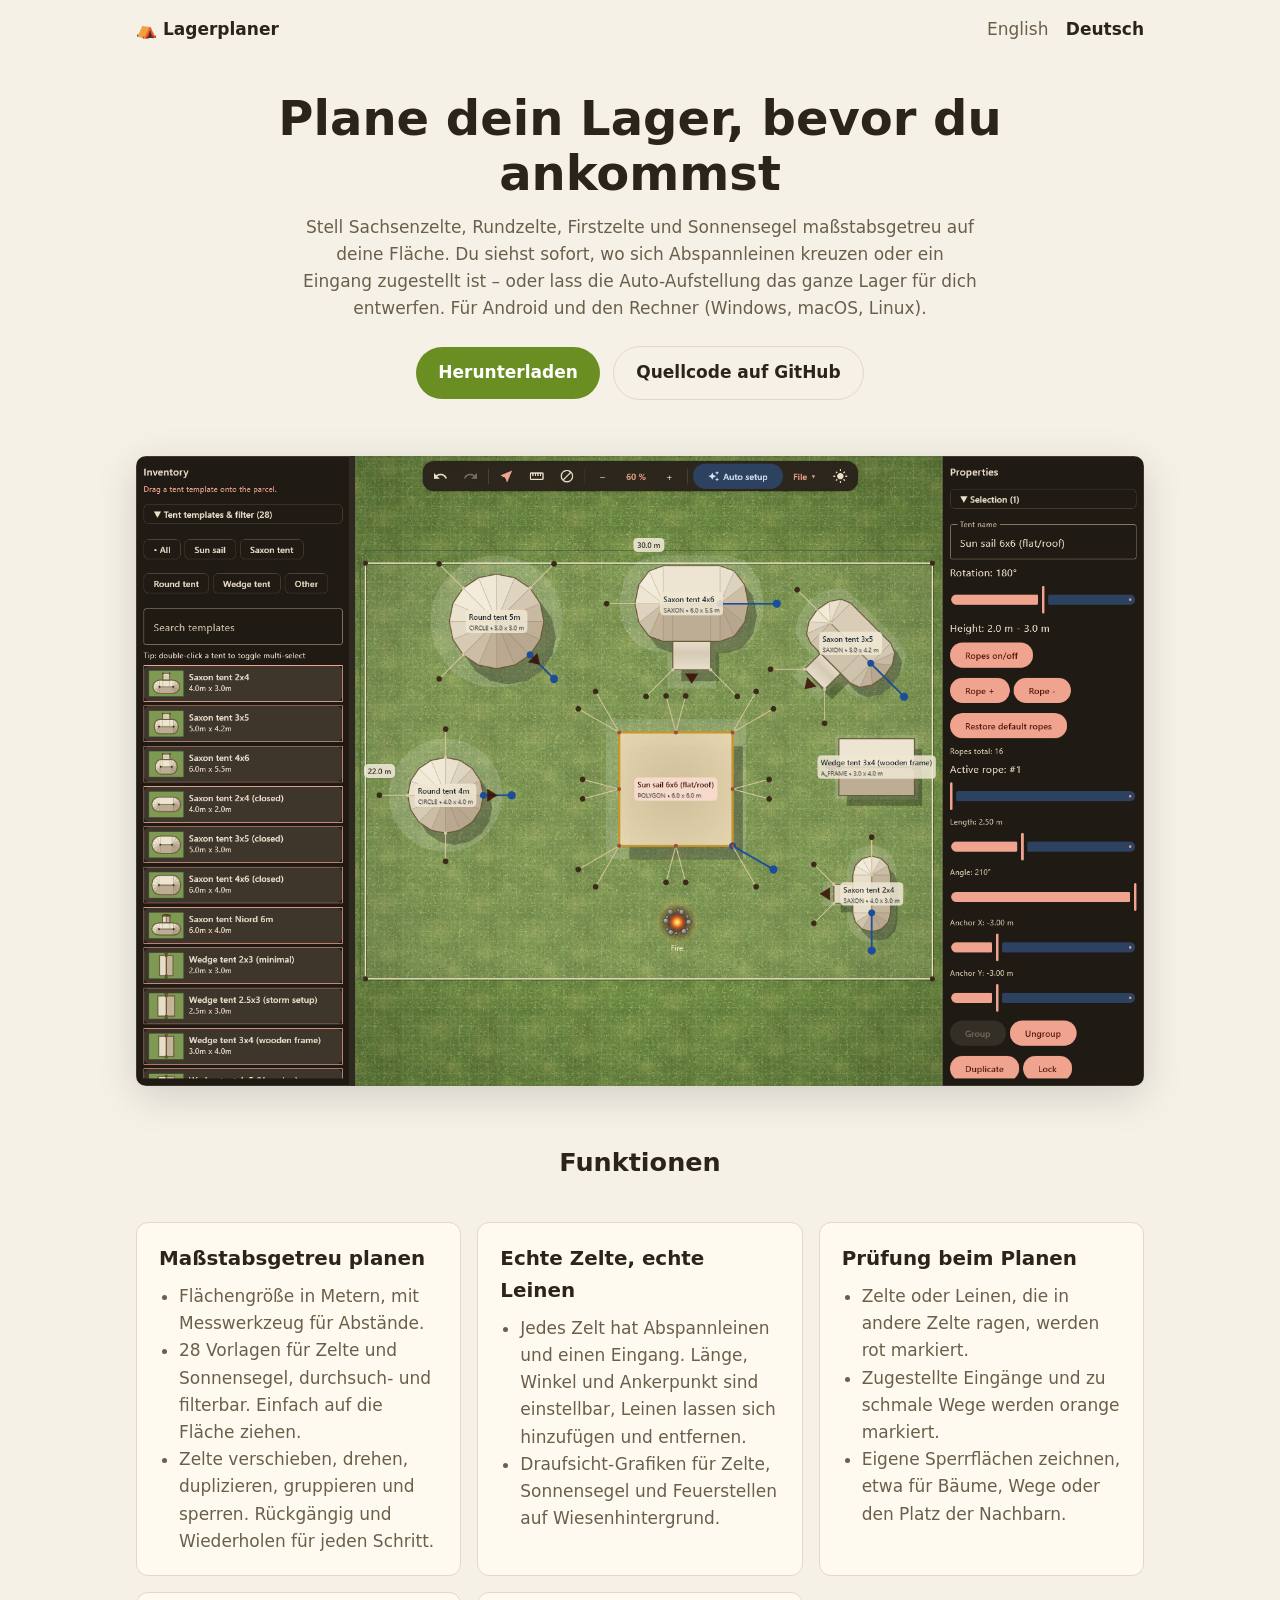
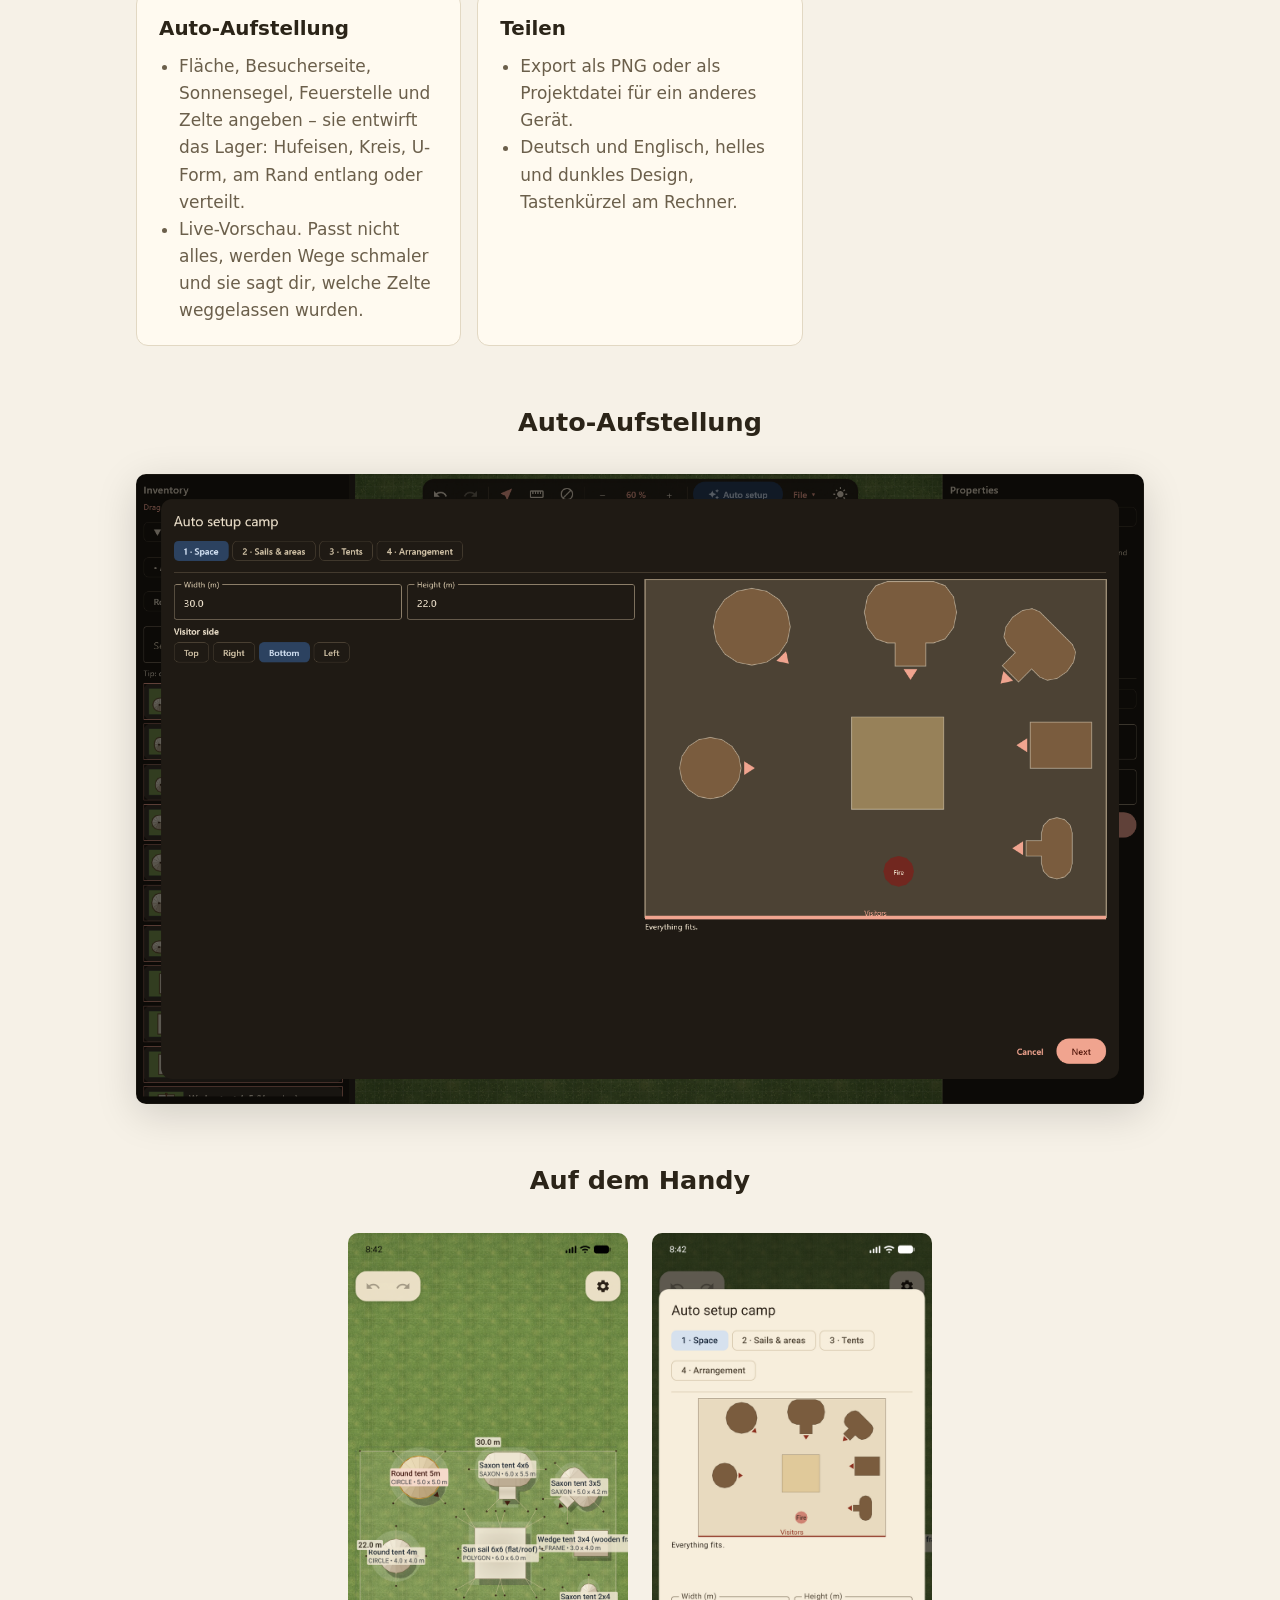
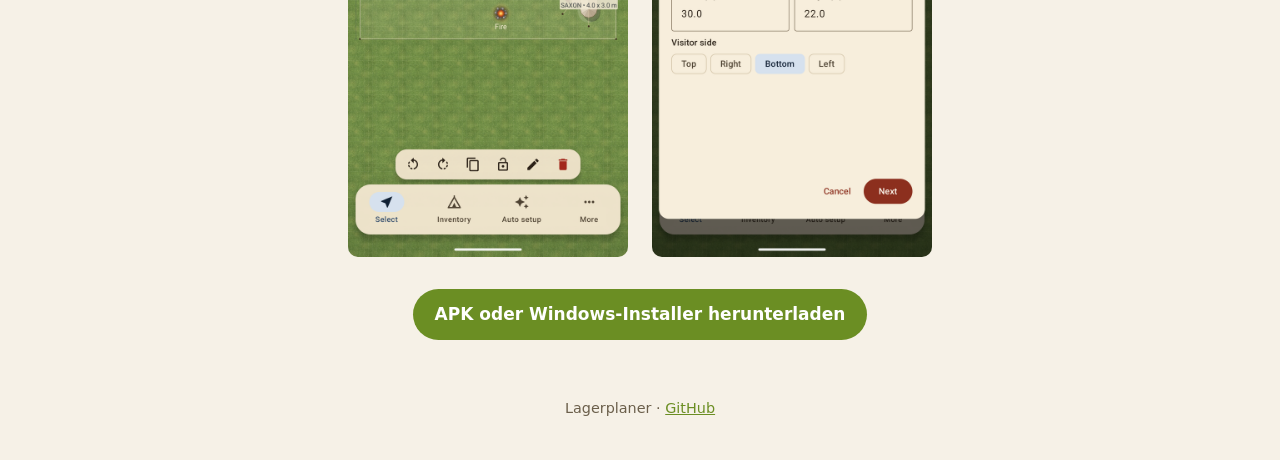
==== docs/de/index.html @ c53ca5b4 "Add GitHub Pages landing page in English and German German browsers are redirected to /de/ unless th" ====
<!doctype html>
<html lang="de">
<head>
  <meta charset="utf-8">
  <meta name="viewport" content="width=device-width, initial-scale=1">
  <title>Lagerplaner – Historische Lagerplanung</title>
  <meta name="description" content="Plane dein Reenactment- oder Mittelaltermarkt-Lager maßstabsgetreu, auf Android und am Rechner.">
  <link rel="alternate" hreflang="en" href="../">
  <link rel="stylesheet" href="../style.css">
</head>
<body>
<div class="wrap">
  <header class="top">
    <span class="brand">⛺ Lagerplaner</span>
    <nav class="lang">
      <a href="../" onclick="try{localStorage.setItem('lang','en')}catch(e){}">English</a>
      <a href="./" aria-current="page" onclick="try{localStorage.setItem('lang','de')}catch(e){}">Deutsch</a>
    </nav>
  </header>

  <section class="hero">
    <h1>Plane dein Lager, bevor du ankommst</h1>
    <p>Stell Sachsenzelte, Rundzelte, Firstzelte und Sonnensegel maßstabsgetreu auf deine Fläche. Du siehst sofort,
      wo sich Abspannleinen kreuzen oder ein Eingang zugestellt ist – oder lass die Auto-Aufstellung das ganze Lager
      für dich entwerfen. Für Android und den Rechner (Windows, macOS, Linux).</p>
    <a class="btn" href="https://github.com/wollkopf93/historical-camp-layout/releases/latest">Herunterladen</a>
    <a class="btn secondary" href="https://github.com/wollkopf93/historical-camp-layout">Quellcode auf GitHub</a>
  </section>

  <img class="shot-main" src="../screenshots/desktop-selection.png" alt="Desktop: Lager mit ausgewähltem Sonnensegel und seinen Eigenschaften">

  <h2>Funktionen</h2>
  <div class="features">
    <div class="card">
      <h3>Maßstabsgetreu planen</h3>
      <ul>
        <li>Flächengröße in Metern, mit Messwerkzeug für Abstände.</li>
        <li>28 Vorlagen für Zelte und Sonnensegel, durchsuch- und filterbar. Einfach auf die Fläche ziehen.</li>
        <li>Zelte verschieben, drehen, duplizieren, gruppieren und sperren. Rückgängig und Wiederholen für jeden Schritt.</li>
      </ul>
    </div>
    <div class="card">
      <h3>Echte Zelte, echte Leinen</h3>
      <ul>
        <li>Jedes Zelt hat Abspannleinen und einen Eingang. Länge, Winkel und Ankerpunkt sind einstellbar, Leinen lassen sich hinzufügen und entfernen.</li>
        <li>Draufsicht-Grafiken für Zelte, Sonnensegel und Feuerstellen auf Wiesenhintergrund.</li>
      </ul>
    </div>
    <div class="card">
      <h3>Prüfung beim Planen</h3>
      <ul>
        <li>Zelte oder Leinen, die in andere Zelte ragen, werden rot markiert.</li>
        <li>Zugestellte Eingänge und zu schmale Wege werden orange markiert.</li>
        <li>Eigene Sperrflächen zeichnen, etwa für Bäume, Wege oder den Platz der Nachbarn.</li>
      </ul>
    </div>
    <div class="card">
      <h3>Auto-Aufstellung</h3>
      <ul>
        <li>Fläche, Besucherseite, Sonnensegel, Feuerstelle und Zelte angeben – sie entwirft das Lager: Hufeisen, Kreis, U-Form, am Rand entlang oder verteilt.</li>
        <li>Live-Vorschau. Passt nicht alles, werden Wege schmaler und sie sagt dir, welche Zelte weggelassen wurden.</li>
      </ul>
    </div>
    <div class="card">
      <h3>Teilen</h3>
      <ul>
        <li>Export als PNG oder als Projektdatei für ein anderes Gerät.</li>
        <li>Deutsch und Englisch, helles und dunkles Design, Tastenkürzel am Rechner.</li>
      </ul>
    </div>
  </div>

  <h2>Auto-Aufstellung</h2>
  <img class="shot-main" src="../screenshots/desktop-auto-setup.png" alt="Desktop: Auto-Aufstellung mit Live-Vorschau">

  <h2>Auf dem Handy</h2>
  <div class="phones">
    <img src="../screenshots/android-selection.png" alt="Android: Lager auf dem Handy mit ausgewähltem Zelt">
    <img src="../screenshots/android-auto-setup.png" alt="Android: Auto-Aufstellung mit Live-Vorschau">
  </div>

  <p class="center"><a class="btn" href="https://github.com/wollkopf93/historical-camp-layout/releases/latest">APK oder Windows-Installer herunterladen</a></p>

  <footer>Lagerplaner · <a href="https://github.com/wollkopf93/historical-camp-layout">GitHub</a></footer>
</div>
</body>
</html>
---- docs/style.css ----
:root {
  --bg: #f6f1e7;
  --surface: #fffaf0;
  --text: #2b2418;
  --muted: #6b5f4b;
  --accent: #6b8e23;
  --accent-text: #ffffff;
  --border: #e2d8c3;
}
@media (prefers-color-scheme: dark) {
  :root {
    --bg: #1c1a15;
    --surface: #26231c;
    --text: #efe8d8;
    --muted: #b3a88f;
    --accent: #9cc04a;
    --accent-text: #1c1a15;
    --border: #3a352a;
  }
}

* { box-sizing: border-box; }
body {
  margin: 0;
  background: var(--bg);
  color: var(--text);
  font: 17px/1.6 system-ui, -apple-system, "Segoe UI", Roboto, sans-serif;
}
img { max-width: 100%; height: auto; display: block; border-radius: 10px; }
a { color: var(--accent); }

.wrap { max-width: 1040px; margin: 0 auto; padding: 0 16px; }

header.top { display: flex; justify-content: space-between; align-items: center; padding: 16px 0; }
header.top .brand { font-weight: 700; }
.lang a { text-decoration: none; color: var(--muted); margin-left: 12px; }
.lang a[aria-current] { color: var(--text); font-weight: 600; }

.hero { text-align: center; padding: 32px 0 24px; }
.hero h1 { font-size: clamp(2rem, 6vw, 3rem); line-height: 1.15; margin: 0 0 12px; }
.hero p { color: var(--muted); max-width: 680px; margin: 0 auto 24px; }

.btn {
  display: inline-block; padding: 12px 22px; border-radius: 999px;
  background: var(--accent); color: var(--accent-text); text-decoration: none; font-weight: 600;
}
.btn.secondary { background: transparent; color: var(--text); border: 1px solid var(--border); margin-left: 8px; }

.shot-main { margin: 32px auto; box-shadow: 0 10px 40px rgba(0, 0, 0, .15); }
.phones { display: flex; gap: 24px; justify-content: center; flex-wrap: wrap; margin: 32px 0; }
.phones img { width: 280px; }

.features { display: grid; grid-template-columns: repeat(auto-fit, minmax(280px, 1fr)); gap: 16px; margin: 40px 0; }
.card { background: var(--surface); border: 1px solid var(--border); border-radius: 12px; padding: 20px 22px; }
.card h3 { margin: 0 0 8px; }
.card ul { margin: 0; padding-left: 20px; color: var(--muted); }

h2 { text-align: center; margin-top: 56px; }
.center { text-align: center; }
footer { color: var(--muted); text-align: center; padding: 40px 0; font-size: .9rem; }
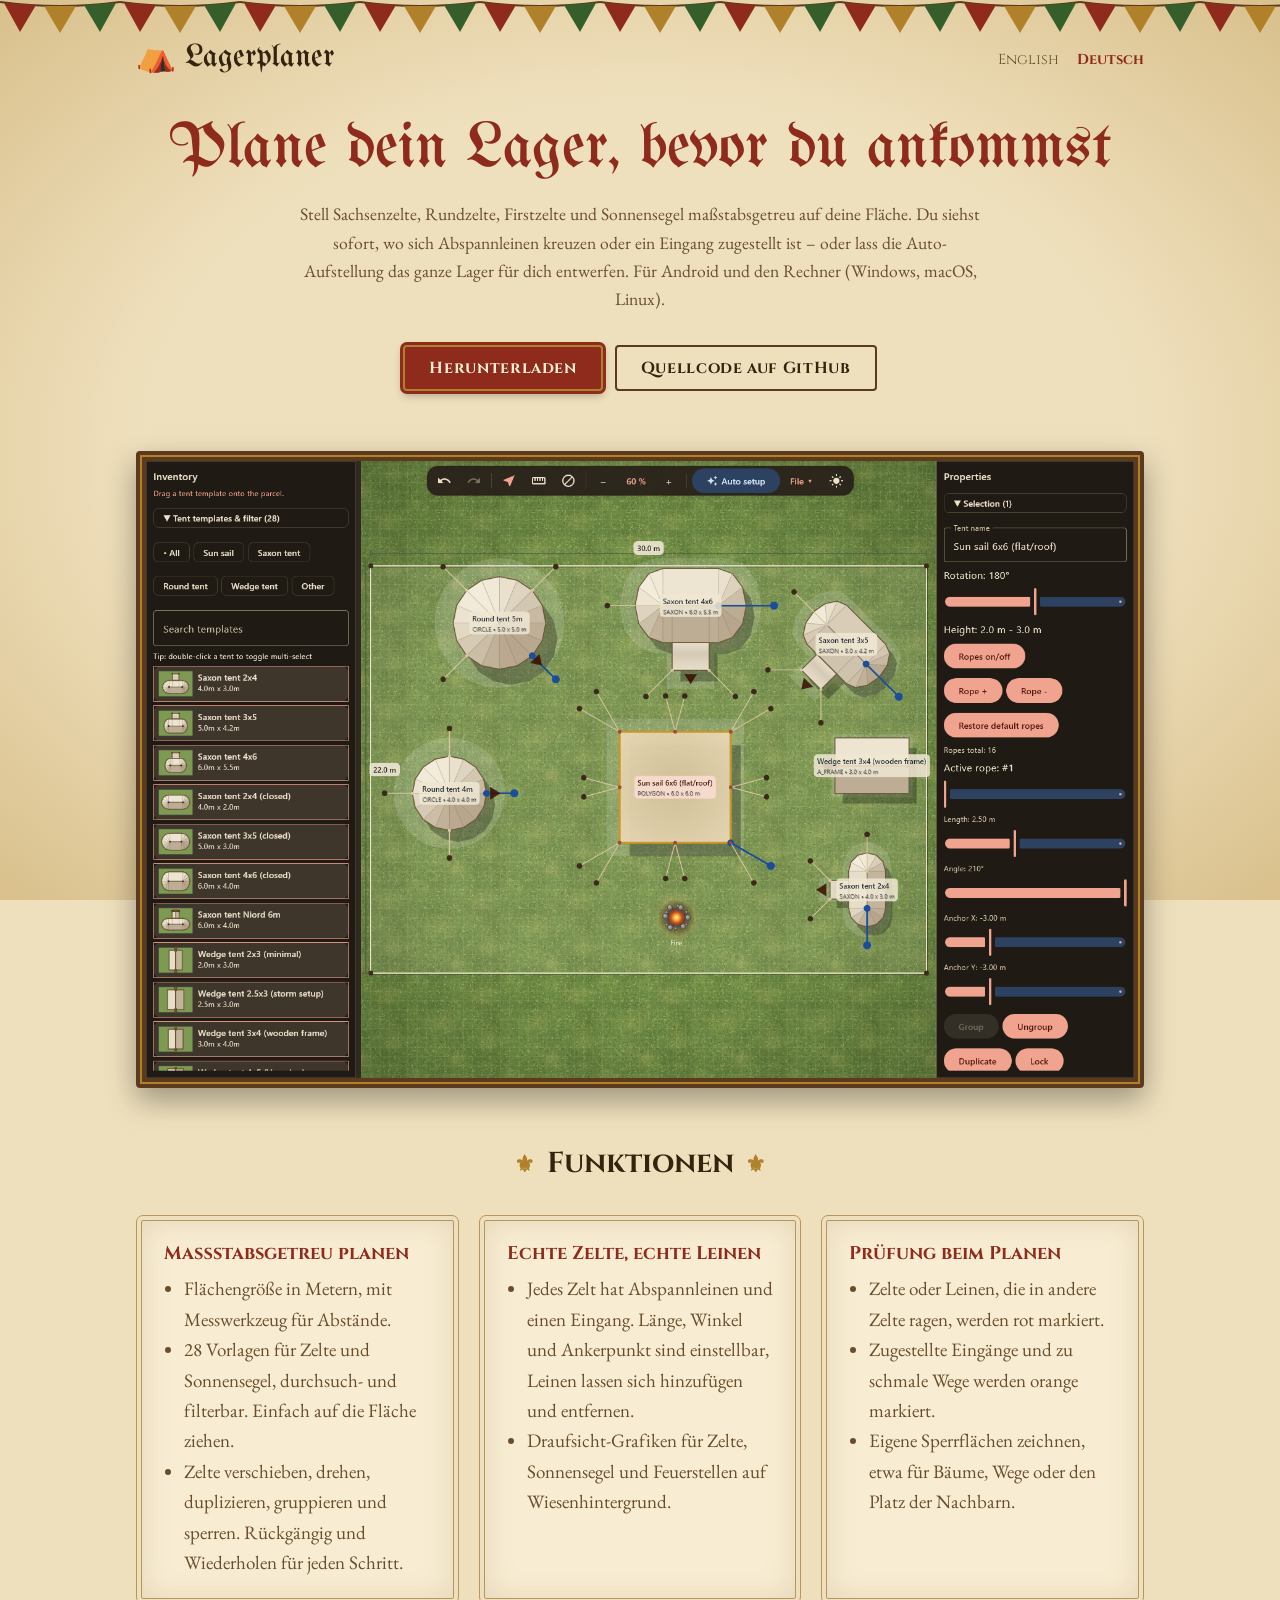
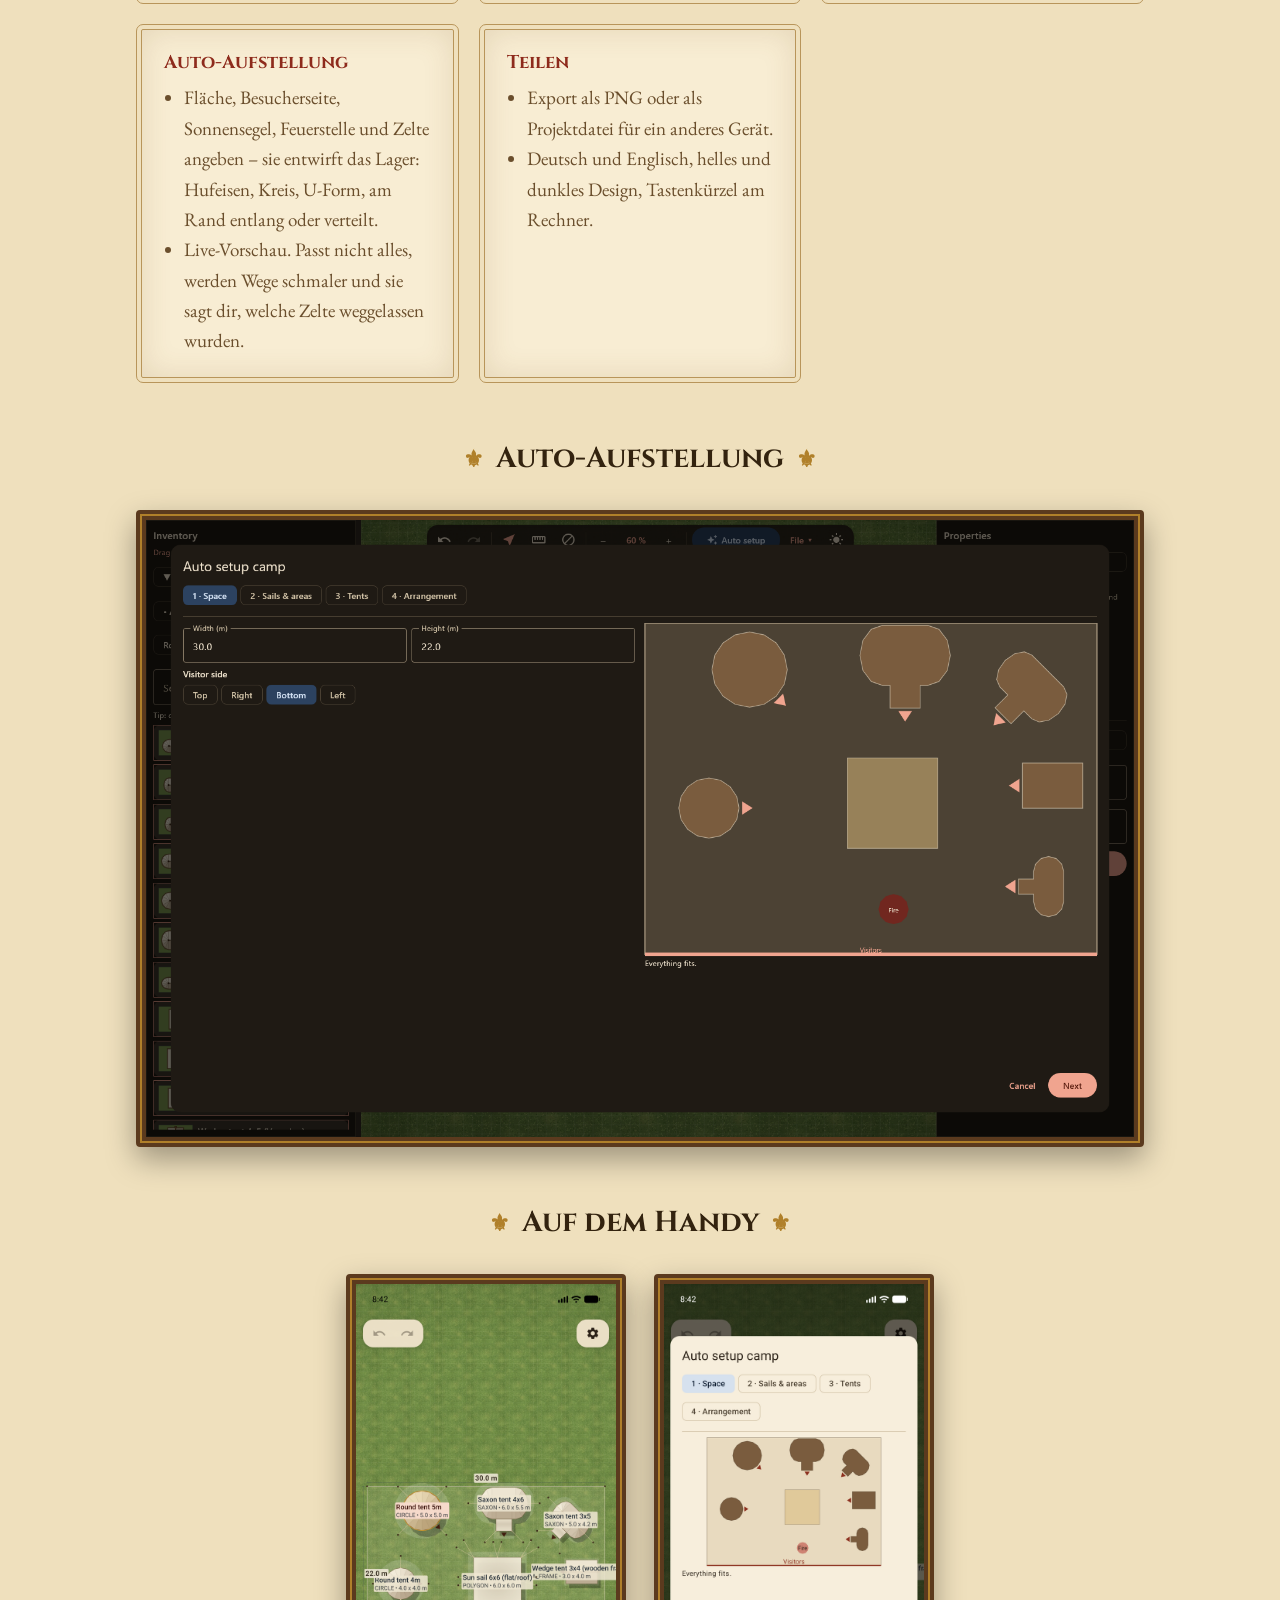
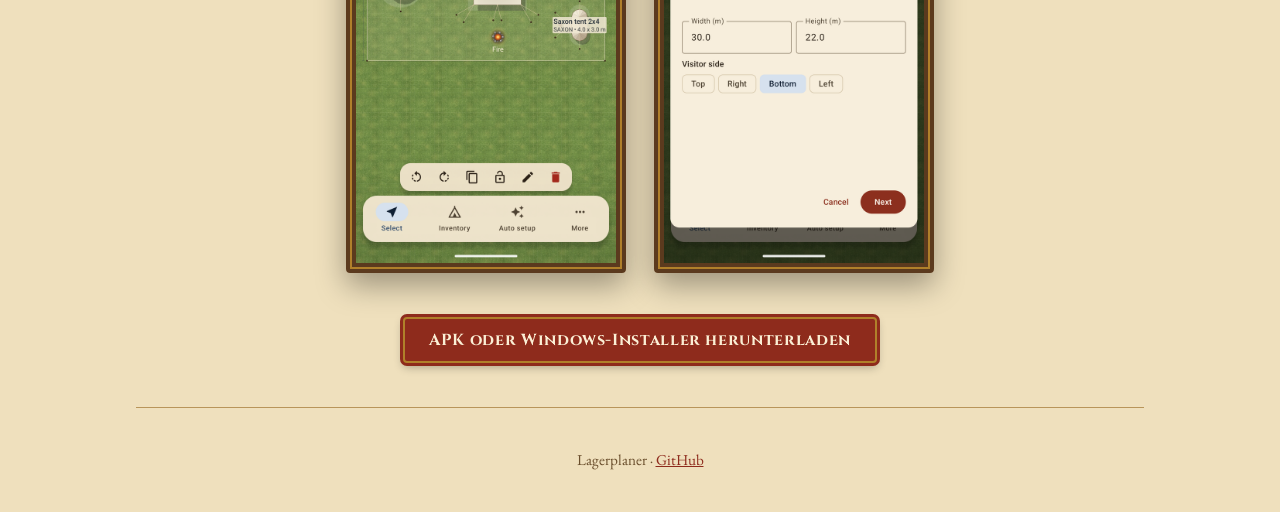
==== commit eb326a40: "Give the website a medieval market look Fraktur headline, Cinzel and EB Garamond, parchment backgrou" ====
--- a/docs/de/index.html
+++ b/docs/de/index.html
@@ -6,6 +6,8 @@
   <title>Lagerplaner – Historische Lagerplanung</title>
   <meta name="description" content="Plane dein Reenactment- oder Mittelaltermarkt-Lager maßstabsgetreu, auf Android und am Rechner.">
   <link rel="alternate" hreflang="en" href="../">
+  <link rel="preconnect" href="https://fonts.googleapis.com">
+  <link rel="stylesheet" href="https://fonts.googleapis.com/css2?family=Cinzel:wght@400;700&family=EB+Garamond:ital@0;1&family=UnifrakturMaguntia&display=swap">
   <link rel="stylesheet" href="../style.css">
 </head>
 <body>
--- a/docs/style.css
+++ b/docs/style.css
@@ -1,60 +1,94 @@
 :root {
-  --bg: #f6f1e7;
-  --surface: #fffaf0;
-  --text: #2b2418;
-  --muted: #6b5f4b;
-  --accent: #6b8e23;
-  --accent-text: #ffffff;
-  --border: #e2d8c3;
+  --bg: #efe0bd;
+  --bg-edge: #d9c08c;
+  --surface: #f8edd3;
+  --text: #33230f;
+  --muted: #6a4e2c;
+  --accent: #8e2b1c;
+  --accent-text: #fbefd5;
+  --gold: #b0802a;
+  --wood: #5b3a1e;
+  --border: #b8955a;
 }
 @media (prefers-color-scheme: dark) {
   :root {
-    --bg: #1c1a15;
-    --surface: #26231c;
-    --text: #efe8d8;
-    --muted: #b3a88f;
-    --accent: #9cc04a;
-    --accent-text: #1c1a15;
-    --border: #3a352a;
+    --bg: #211810;
+    --bg-edge: #120c07;
+    --surface: #2d2116;
+    --text: #efdfba;
+    --muted: #c2a87a;
+    --accent: #d65a40;
+    --accent-text: #fbefd5;
+    --gold: #d1a24a;
+    --wood: #3e2814;
+    --border: #6e5130;
   }
 }
 
 * { box-sizing: border-box; }
 body {
   margin: 0;
-  background: var(--bg);
   color: var(--text);
-  font: 17px/1.6 system-ui, -apple-system, "Segoe UI", Roboto, sans-serif;
+  background: var(--bg) radial-gradient(ellipse at center, transparent 55%, var(--bg-edge) 100%) fixed;
+  font: 19px/1.6 "EB Garamond", Georgia, serif;
 }
-img { max-width: 100%; height: auto; display: block; border-radius: 10px; }
+/* Bunting across the top, like the pennant lines over a market stall. */
+body::before {
+  content: "";
+  display: block;
+  height: 34px;
+  background: url("data:image/svg+xml,%3Csvg xmlns='http://www.w3.org/2000/svg' width='120' height='34'%3E%3Cpath d='M0 2 Q60 10 120 2' stroke='%235b3a1e' stroke-width='2' fill='none'/%3E%3Cpath d='M4 3 L36 5 L20 32Z' fill='%238e2b1c'/%3E%3Cpath d='M44 6 L76 6 L60 33Z' fill='%23b0802a'/%3E%3Cpath d='M84 5 L116 3 L100 32Z' fill='%23355e2b'/%3E%3C/svg%3E") repeat-x;
+}
+img { max-width: 100%; height: auto; display: block; }
 a { color: var(--accent); }
 
 .wrap { max-width: 1040px; margin: 0 auto; padding: 0 16px; }
 
-header.top { display: flex; justify-content: space-between; align-items: center; padding: 16px 0; }
-header.top .brand { font-weight: 700; }
-.lang a { text-decoration: none; color: var(--muted); margin-left: 12px; }
-.lang a[aria-current] { color: var(--text); font-weight: 600; }
+header.top { display: flex; justify-content: space-between; align-items: center; padding: 8px 0 16px; }
+header.top .brand { font: 2rem/1 "UnifrakturMaguntia", serif; }
+.lang a { text-decoration: none; color: var(--muted); margin-left: 14px; font-family: "Cinzel", serif; font-size: .9rem; }
+.lang a[aria-current] { color: var(--accent); font-weight: 700; }
 
-.hero { text-align: center; padding: 32px 0 24px; }
-.hero h1 { font-size: clamp(2rem, 6vw, 3rem); line-height: 1.15; margin: 0 0 12px; }
-.hero p { color: var(--muted); max-width: 680px; margin: 0 auto 24px; }
+.hero { text-align: center; padding: 24px 0; }
+.hero h1 { font: clamp(2.4rem, 8vw, 4rem)/1.1 "UnifrakturMaguntia", serif; margin: 0 0 16px; color: var(--accent); }
+.hero p { color: var(--muted); max-width: 680px; margin: 0 auto 28px; font-size: 1.1rem; }
 
 .btn {
-  display: inline-block; padding: 12px 22px; border-radius: 999px;
-  background: var(--accent); color: var(--accent-text); text-decoration: none; font-weight: 600;
+  display: inline-block; padding: 10px 24px; margin: 4px;
+  font: 700 1rem "Cinzel", serif; letter-spacing: .04em; text-decoration: none;
+  background: var(--accent); color: var(--accent-text);
+  border: 2px solid var(--gold); border-radius: 4px;
+  box-shadow: 0 0 0 3px var(--accent), 0 4px 10px rgba(0, 0, 0, .3);
 }
-.btn.secondary { background: transparent; color: var(--text); border: 1px solid var(--border); margin-left: 8px; }
+.btn.secondary { background: transparent; color: var(--text); box-shadow: 0 0 0 3px transparent; border-color: var(--wood); }
 
-.shot-main { margin: 32px auto; box-shadow: 0 10px 40px rgba(0, 0, 0, .15); }
-.phones { display: flex; gap: 24px; justify-content: center; flex-wrap: wrap; margin: 32px 0; }
+/* Screenshots in a wooden frame with a gold inner edge. */
+.shot-main, .phones img {
+  border: 10px solid var(--wood);
+  outline: 2px solid var(--gold);
+  outline-offset: -6px;
+  border-radius: 4px;
+  box-shadow: 0 12px 30px rgba(0, 0, 0, .35);
+}
+.shot-main { margin: 32px auto; }
+.phones { display: flex; gap: 28px; justify-content: center; flex-wrap: wrap; margin: 32px 0; }
 .phones img { width: 280px; }
 
-.features { display: grid; grid-template-columns: repeat(auto-fit, minmax(280px, 1fr)); gap: 16px; margin: 40px 0; }
-.card { background: var(--surface); border: 1px solid var(--border); border-radius: 12px; padding: 20px 22px; }
-.card h3 { margin: 0 0 8px; }
+.features { display: grid; grid-template-columns: repeat(auto-fit, minmax(280px, 1fr)); gap: 20px; margin: 32px 0; }
+.card {
+  background: var(--surface);
+  border: 1px solid var(--border);
+  outline: 1px solid var(--border);
+  outline-offset: 4px;
+  border-radius: 2px;
+  padding: 20px 22px;
+  margin: 5px;
+  box-shadow: inset 0 0 30px rgba(120, 80, 30, .15);
+}
+.card h3 { margin: 0 0 8px; font: 700 1.15rem "Cinzel", serif; color: var(--accent); }
 .card ul { margin: 0; padding-left: 20px; color: var(--muted); }
 
-h2 { text-align: center; margin-top: 56px; }
-.center { text-align: center; }
-footer { color: var(--muted); text-align: center; padding: 40px 0; font-size: .9rem; }
+h2 { text-align: center; margin-top: 56px; font: 700 1.8rem "Cinzel", serif; }
+h2::before, h2::after { content: "⚜"; color: var(--gold); margin: 0 .5em; font-size: .8em; }
+.center { text-align: center; margin: 40px 0; }
+footer { color: var(--muted); text-align: center; padding: 40px 0; font-size: .95rem; border-top: 1px solid var(--border); }
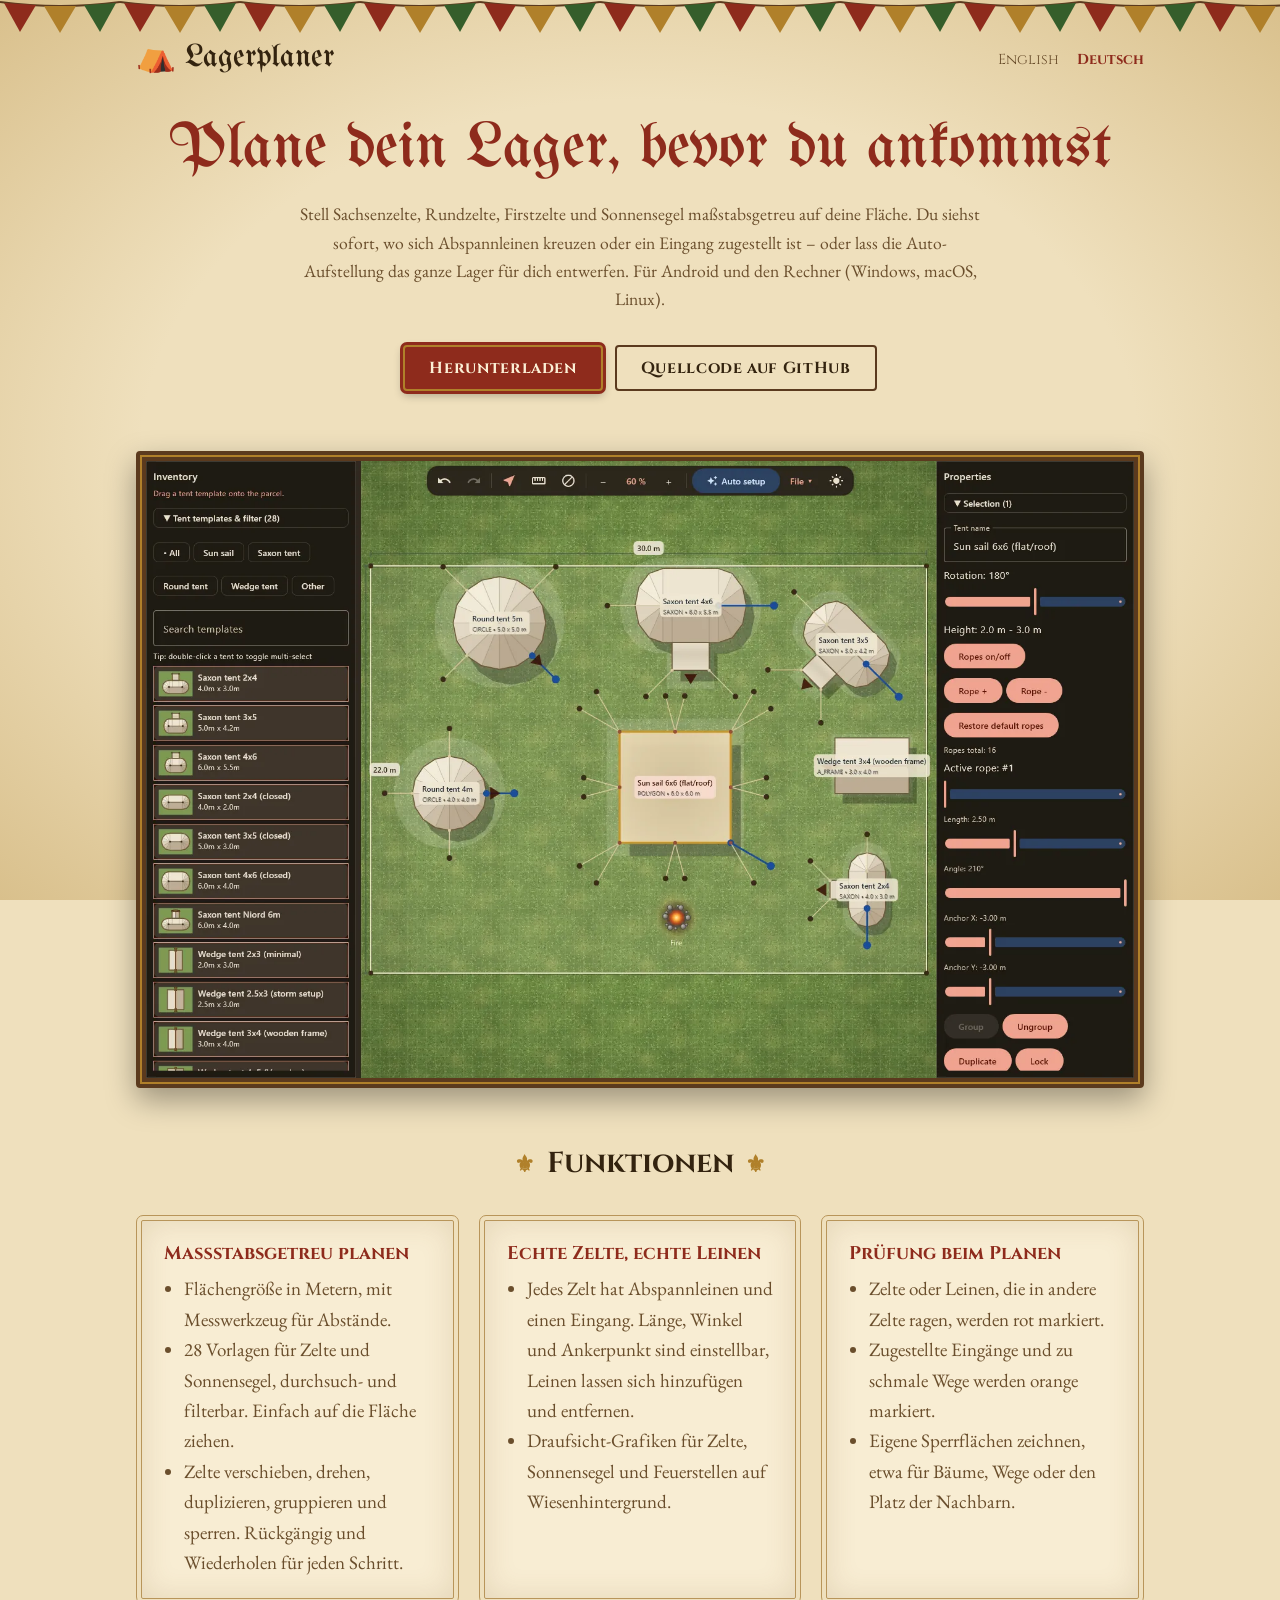
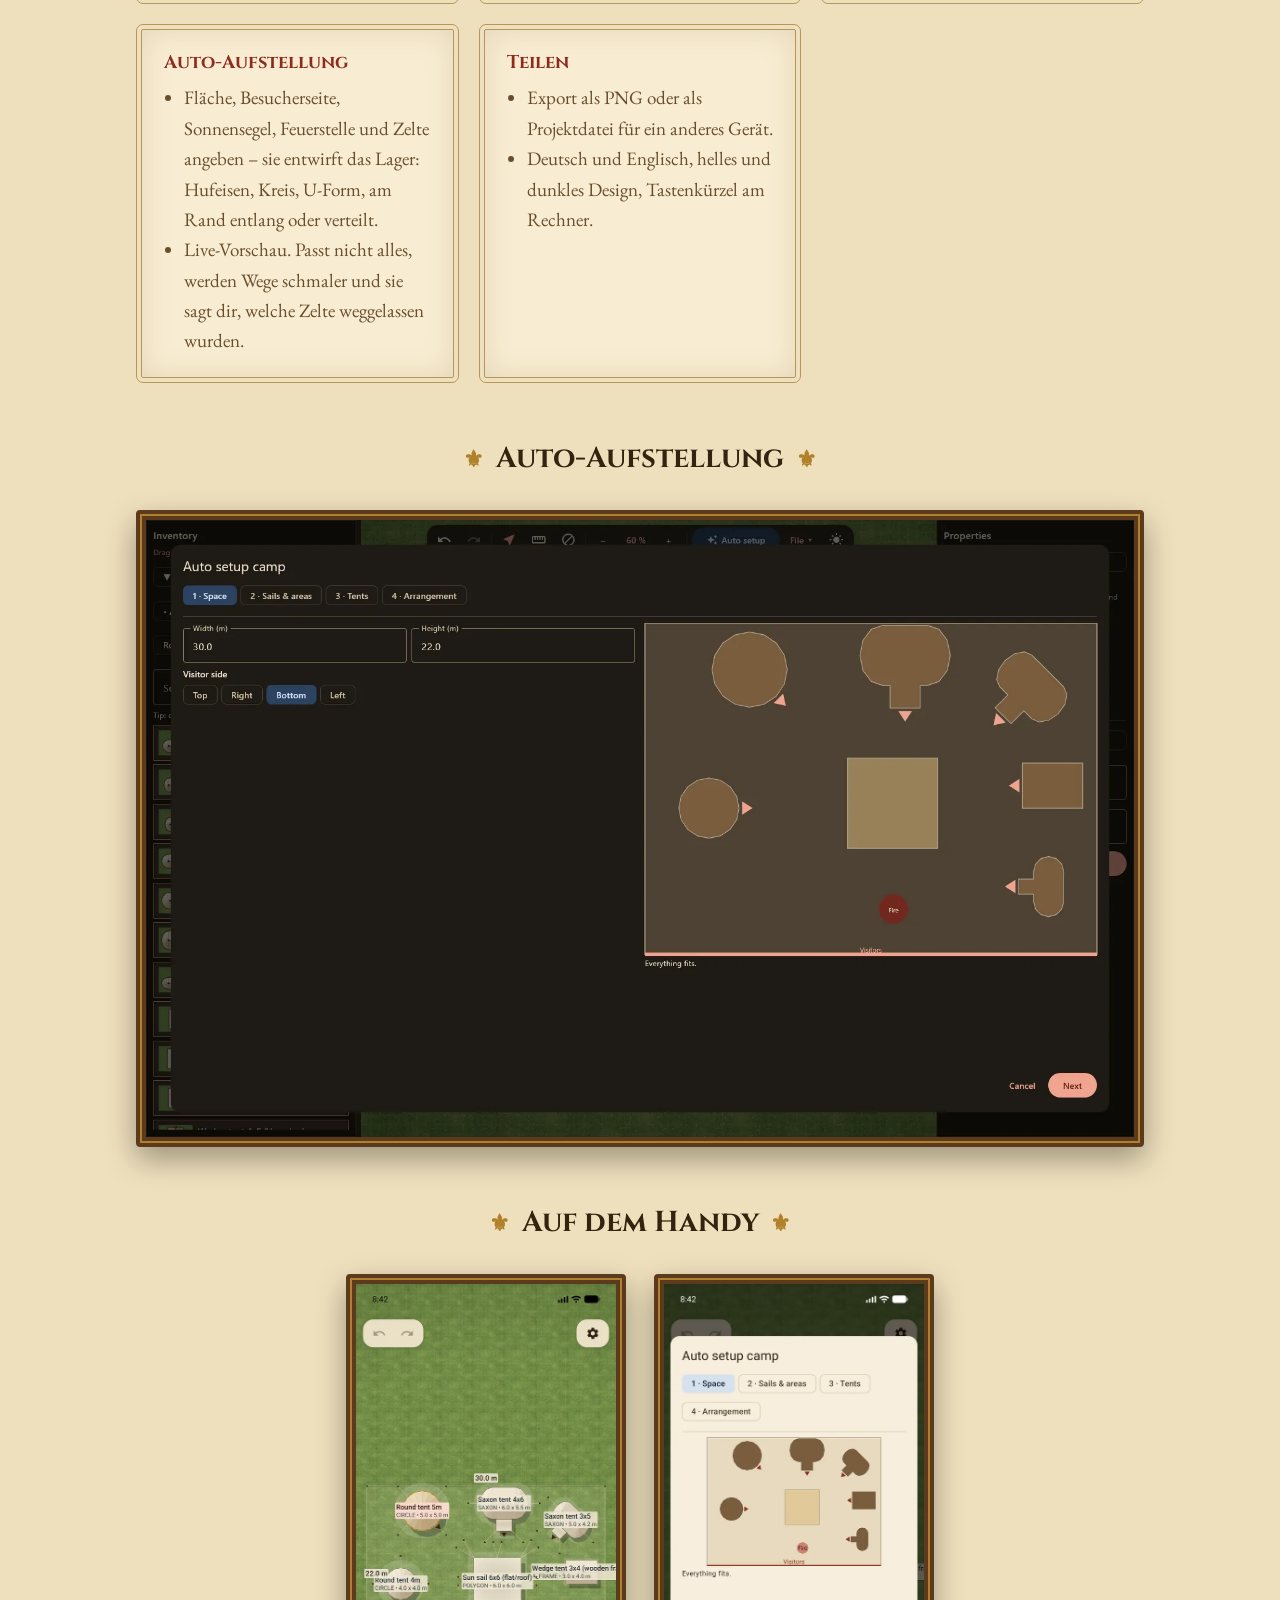
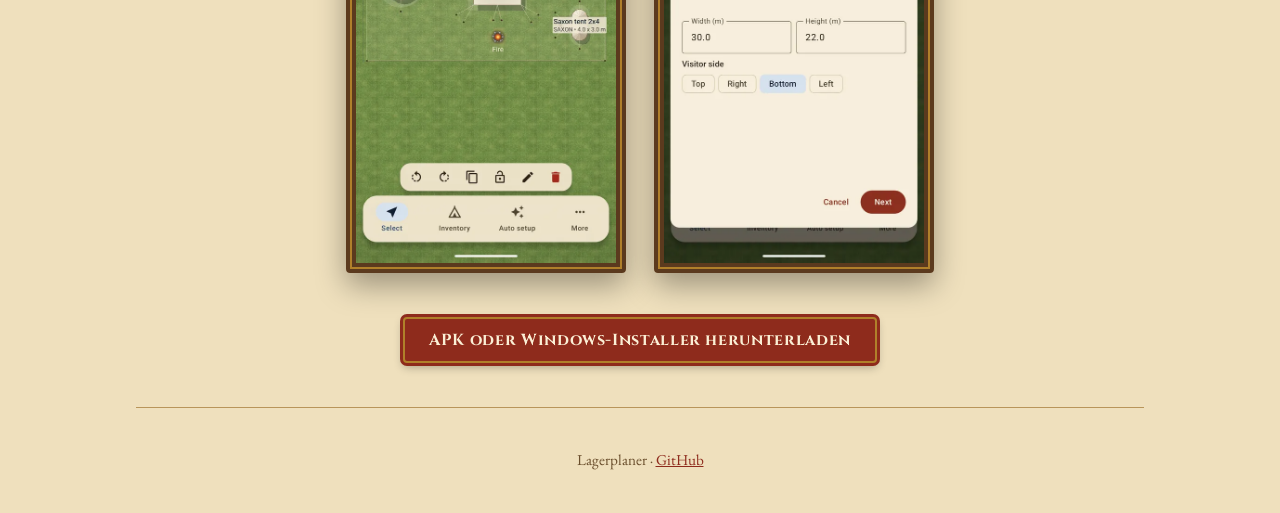
==== commit ca3b05bb: "Serve smaller WebP screenshots on the website 3.3 MB of PNGs become 330 KB of WebP. Images below the" ====
--- a/docs/de/index.html
+++ b/docs/de/index.html
@@ -29,7 +29,7 @@
     <a class="btn secondary" href="https://github.com/wollkopf93/historical-camp-layout">Quellcode auf GitHub</a>
   </section>
 
-  <img class="shot-main" src="../screenshots/desktop-selection.png" alt="Desktop: Lager mit ausgewähltem Sonnensegel und seinen Eigenschaften">
+  <img class="shot-main" src="../screenshots/web/desktop-selection.webp" width="1600" height="1000" fetchpriority="high" alt="Desktop: Lager mit ausgewähltem Sonnensegel und seinen Eigenschaften">
 
   <h2>Funktionen</h2>
   <div class="features">
@@ -73,12 +73,12 @@
   </div>
 
   <h2>Auto-Aufstellung</h2>
-  <img class="shot-main" src="../screenshots/desktop-auto-setup.png" alt="Desktop: Auto-Aufstellung mit Live-Vorschau">
+  <img class="shot-main" src="../screenshots/web/desktop-auto-setup.webp" width="1600" height="1000" loading="lazy" alt="Desktop: Auto-Aufstellung mit Live-Vorschau">
 
   <h2>Auf dem Handy</h2>
   <div class="phones">
-    <img src="../screenshots/android-selection.png" alt="Android: Lager auf dem Handy mit ausgewähltem Zelt">
-    <img src="../screenshots/android-auto-setup.png" alt="Android: Auto-Aufstellung mit Live-Vorschau">
+    <img src="../screenshots/web/android-selection.webp" width="560" height="1247" loading="lazy" alt="Android: Lager auf dem Handy mit ausgewähltem Zelt">
+    <img src="../screenshots/web/android-auto-setup.webp" width="560" height="1247" loading="lazy" alt="Android: Auto-Aufstellung mit Live-Vorschau">
   </div>
 
   <p class="center"><a class="btn" href="https://github.com/wollkopf93/historical-camp-layout/releases/latest">APK oder Windows-Installer herunterladen</a></p>
